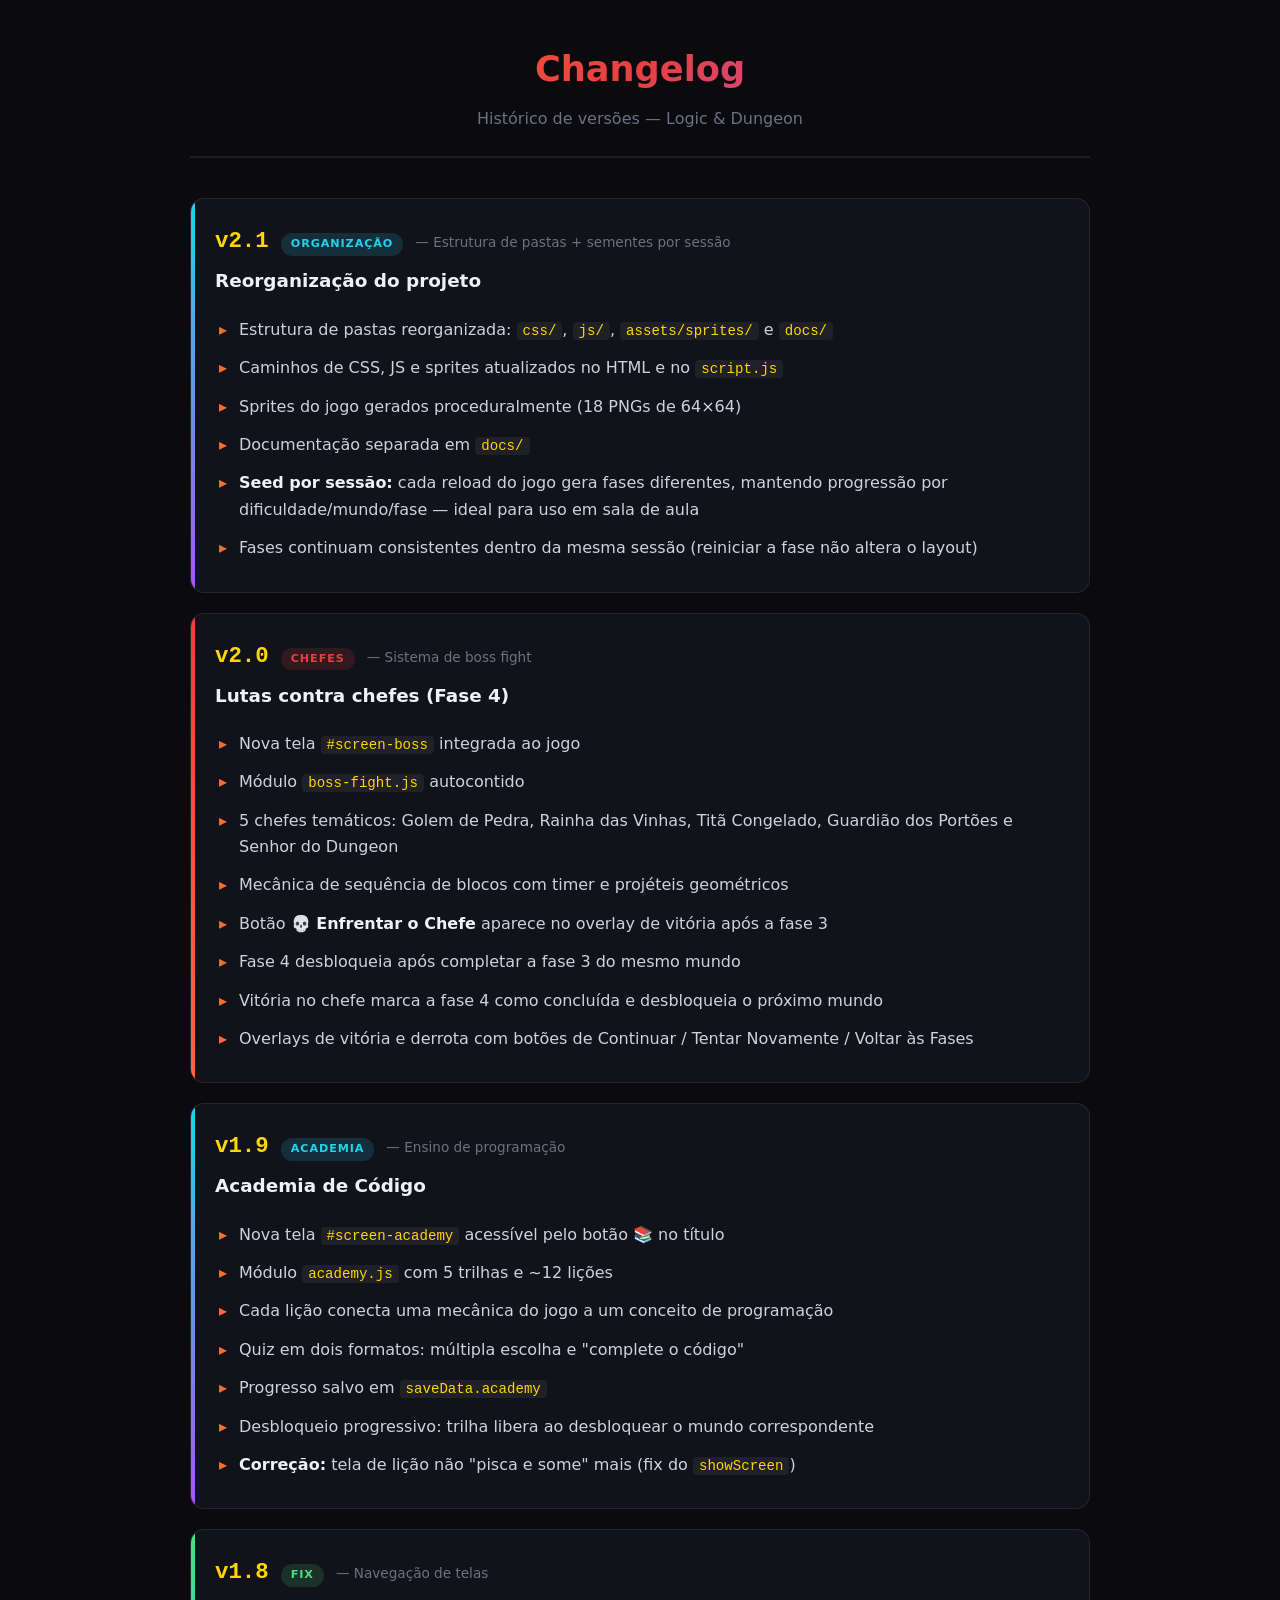
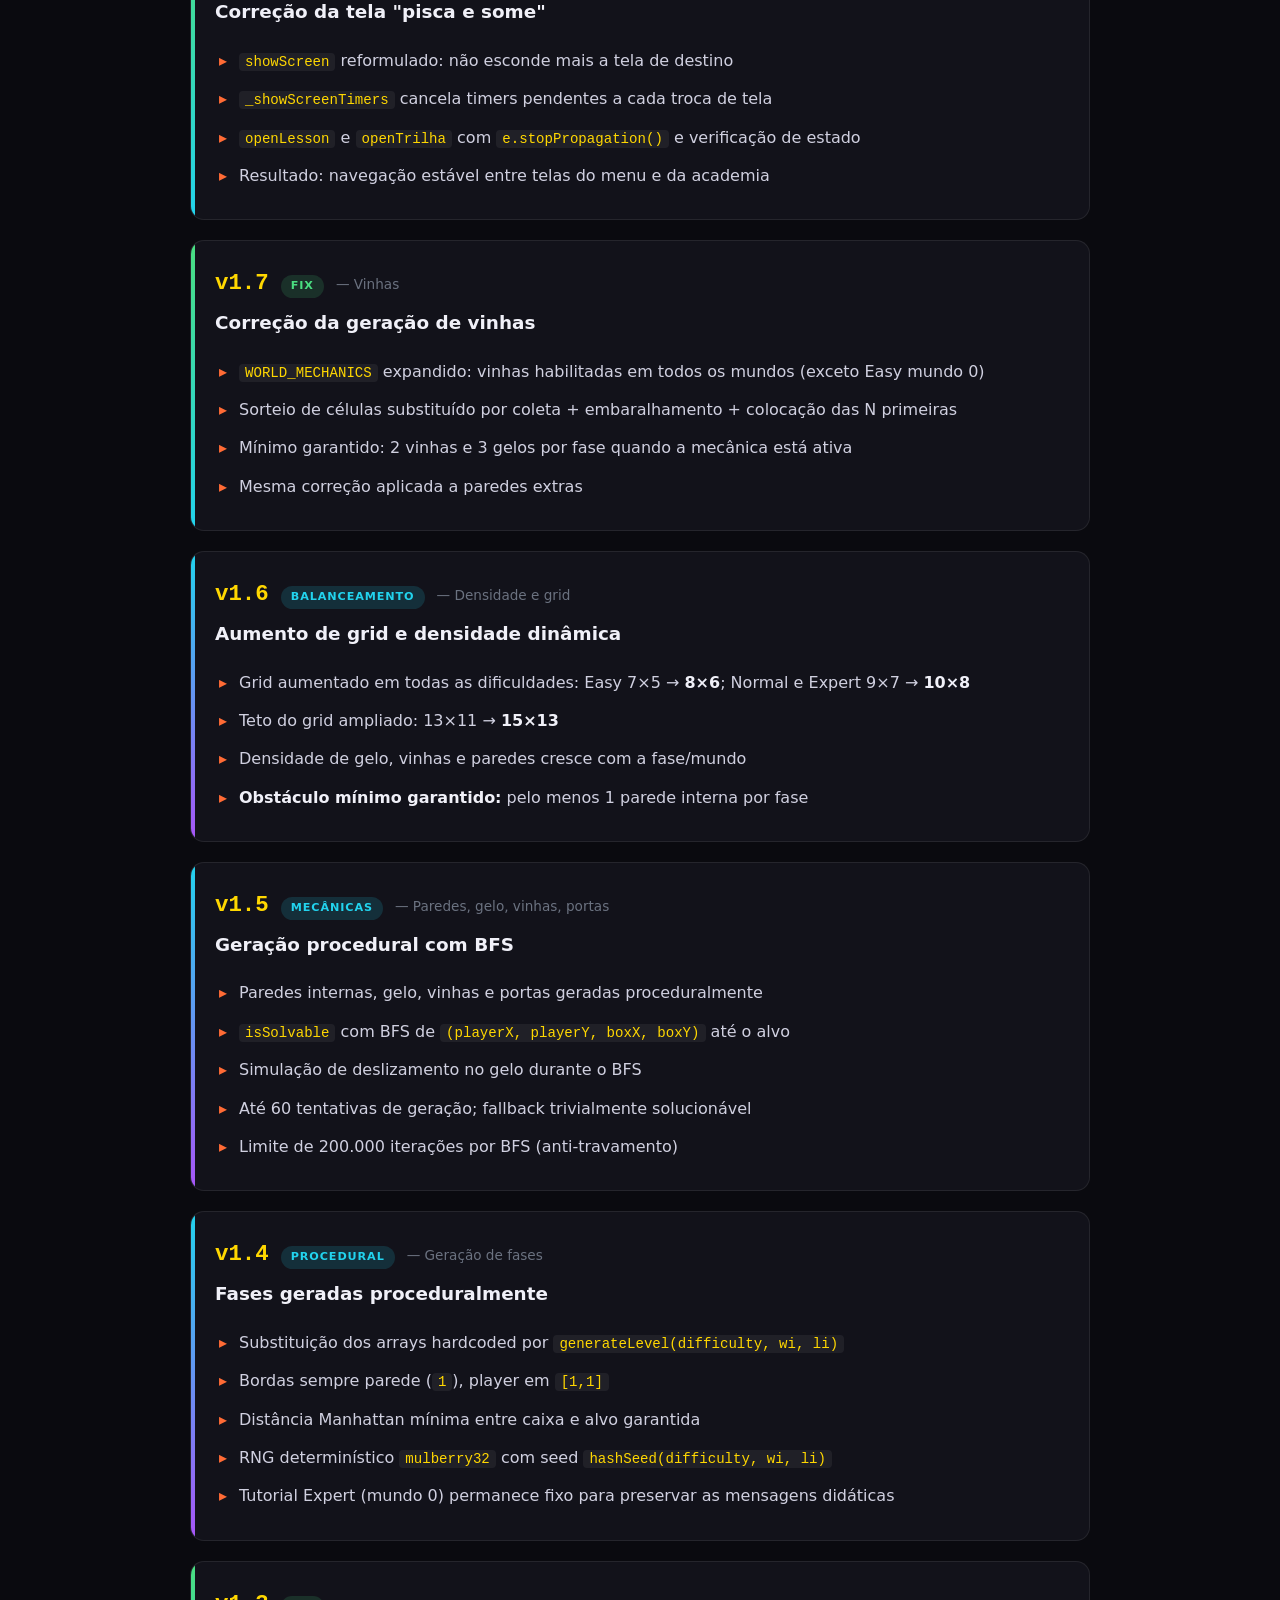
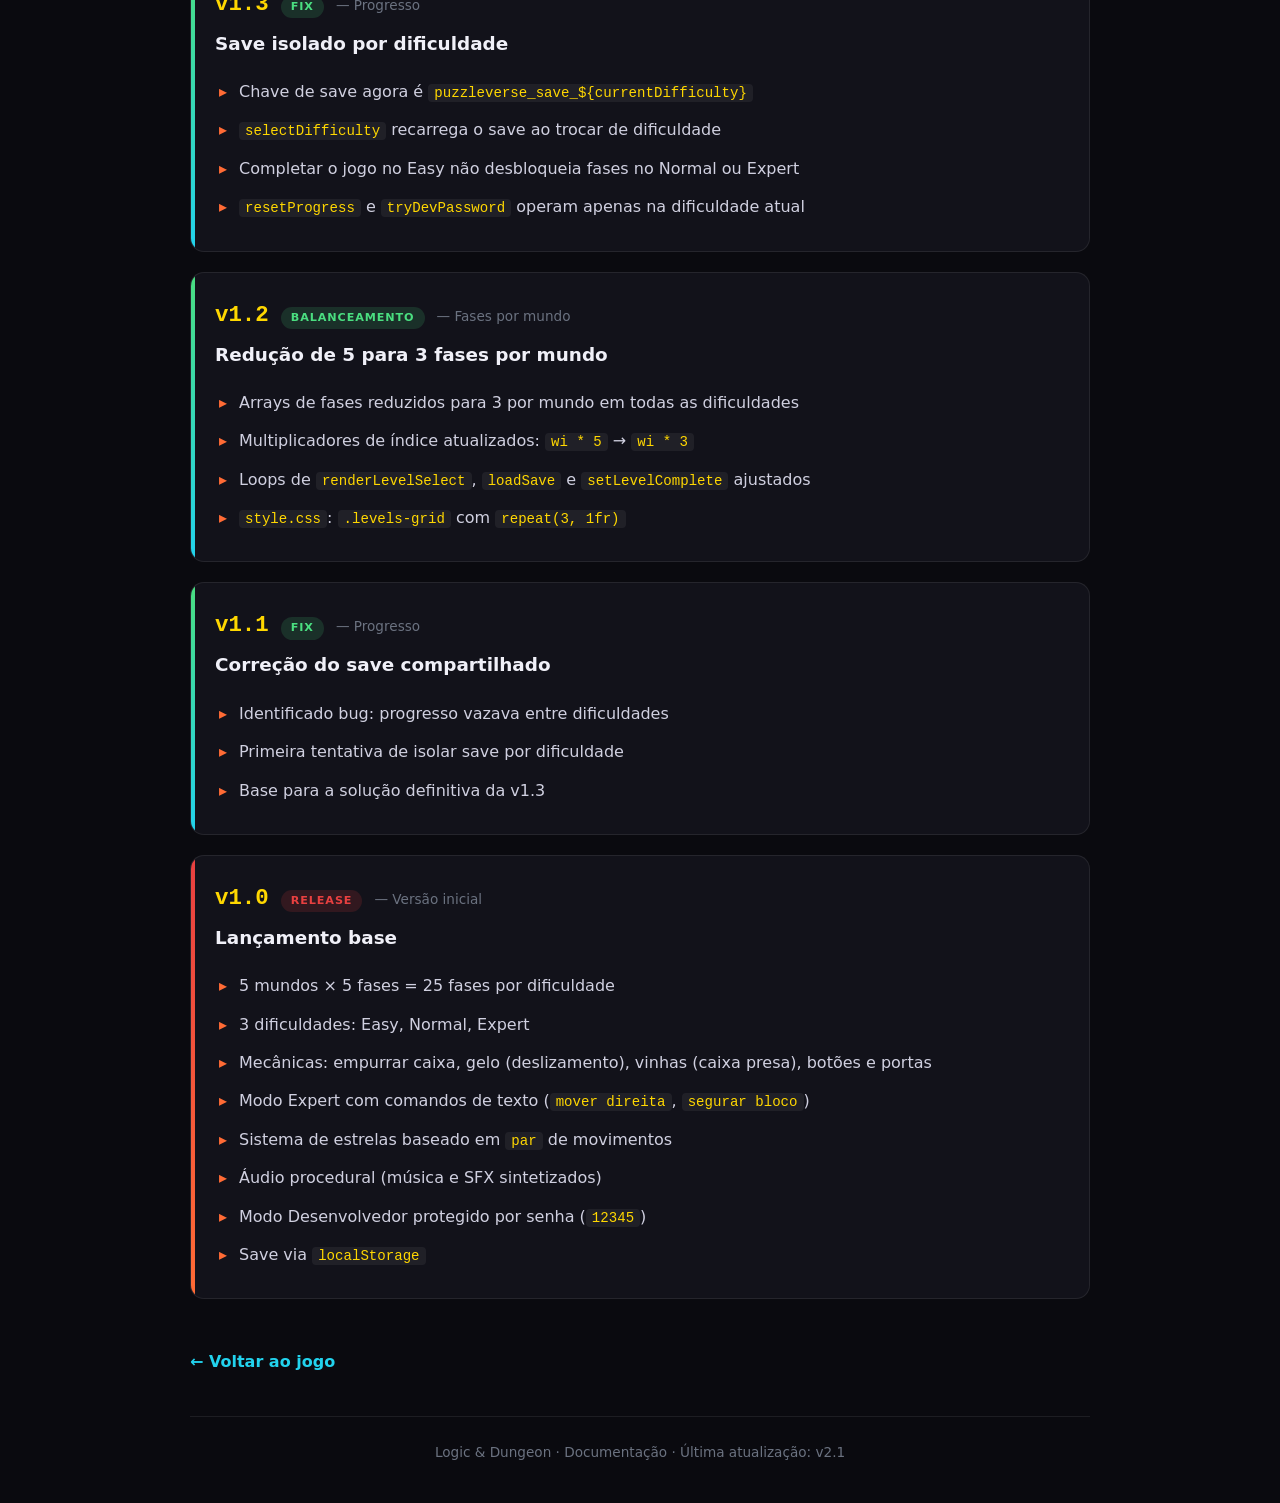
==== docs/CHANGELOG.html @ 1fc55874 "docs: v2.1 Organização — Estrutura de pastas + sementes por sessão" ====
<!DOCTYPE html>
<html lang="pt-BR">
<head>
<meta charset="UTF-8">
<meta name="viewport" content="width=device-width, initial-scale=1.0">
<title>Changelog — Logic & Dungeon</title>
<style>
  :root {
    --bg: #0a0a0f;
    --surface: #12121a;
    --surface2: #1a1a28;
    --accent: #e84040;
    --accent2: #ff6b35;
    --gold: #ffd700;
    --green: #4ade80;
    --cyan: #22d3ee;
    --purple: #a855f7;
    --text: #f0f0f8;
    --muted: #6b7280;
    --border: rgba(255,255,255,0.08);
  }
  * { margin: 0; padding: 0; box-sizing: border-box; }
  body {
    font-family: 'Segoe UI', system-ui, -apple-system, sans-serif;
    background: var(--bg);
    color: var(--text);
    line-height: 1.65;
    padding: 40px 20px;
  }
  .container {
    max-width: 900px;
    margin: 0 auto;
  }
  header {
    text-align: center;
    margin-bottom: 40px;
    padding-bottom: 24px;
    border-bottom: 2px solid var(--border);
  }
  h1 {
    font-size: 2.2rem;
    font-weight: 800;
    background: linear-gradient(135deg, var(--accent2), var(--accent), var(--purple));
    -webkit-background-clip: text;
    -webkit-text-fill-color: transparent;
    background-clip: text;
    margin-bottom: 8px;
  }
  .subtitle {
    color: var(--muted);
    font-size: 1rem;
  }
  .version {
    background: var(--surface);
    border: 1px solid var(--border);
    border-radius: 14px;
    padding: 24px;
    margin-bottom: 20px;
    position: relative;
    overflow: hidden;
  }
  .version::before {
    content: '';
    position: absolute;
    left: 0; top: 0; bottom: 0;
    width: 4px;
    background: var(--accent);
  }
  .version.major::before   { background: linear-gradient(180deg, var(--accent), var(--accent2)); }
  .version.minor::before   { background: linear-gradient(180deg, var(--cyan), var(--purple)); }
  .version.patch::before   { background: linear-gradient(180deg, var(--green), var(--cyan)); }
  .version-header {
    display: flex;
    align-items: baseline;
    gap: 12px;
    margin-bottom: 6px;
    flex-wrap: wrap;
  }
  .version-number {
    font-family: 'Consolas', monospace;
    font-size: 1.4rem;
    font-weight: 700;
    color: var(--gold);
  }
  .version-date {
    color: var(--muted);
    font-size: 0.85rem;
  }
  .version-tag {
    padding: 2px 10px;
    border-radius: 20px;
    font-size: 0.7rem;
    font-weight: 700;
    text-transform: uppercase;
    letter-spacing: 0.08em;
  }
  .version-tag.major   { background: rgba(232,64,64,0.15);  color: var(--accent); }
  .version-tag.minor   { background: rgba(34,211,238,0.15); color: var(--cyan); }
  .version-tag.patch   { background: rgba(74,222,128,0.15); color: var(--green); }
  .version h2 {
    font-size: 1.15rem;
    color: var(--text);
    margin-bottom: 14px;
    font-weight: 600;
  }
  .version ul {
    list-style: none;
    padding-left: 0;
  }
  .version li {
    padding: 6px 0 6px 24px;
    position: relative;
    color: #d0d0e0;
  }
  .version li::before {
    content: '▸';
    position: absolute;
    left: 4px;
    color: var(--accent2);
    font-weight: 700;
  }
  .version li b { color: var(--text); }
  .version li code {
    background: rgba(255,255,255,0.06);
    padding: 1px 6px;
    border-radius: 4px;
    font-family: 'Consolas', monospace;
    font-size: 0.88em;
    color: var(--gold);
  }
  .back-link {
    display: inline-block;
    margin-top: 30px;
    color: var(--cyan);
    text-decoration: none;
    font-weight: 600;
    transition: color 0.2s;
  }
  .back-link:hover { color: var(--gold); }
  .footer {
    text-align: center;
    color: var(--muted);
    font-size: 0.85rem;
    margin-top: 40px;
    padding-top: 24px;
    border-top: 1px solid var(--border);
  }
</style>
</head>
<body>
<div class="container">

  <header>
    <h1>Changelog</h1>
    <p class="subtitle">Histórico de versões — Logic &amp; Dungeon</p>
  </header>

  <!-- ===================== v2.1 ===================== -->
  <div class="version minor">
    <div class="version-header">
      <span class="version-number">v2.1</span>
      <span class="version-tag minor">Organização</span>
      <span class="version-date">— Estrutura de pastas + sementes por sessão</span>
    </div>
    <h2>Reorganização do projeto</h2>
    <ul>
      <li>Estrutura de pastas reorganizada: <code>css/</code>, <code>js/</code>, <code>assets/sprites/</code> e <code>docs/</code></li>
      <li>Caminhos de CSS, JS e sprites atualizados no HTML e no <code>script.js</code></li>
      <li>Sprites do jogo gerados proceduralmente (18 PNGs de 64×64)</li>
      <li>Documentação separada em <code>docs/</code></li>
      <li><b>Seed por sessão:</b> cada reload do jogo gera fases diferentes, mantendo progressão por dificuldade/mundo/fase — ideal para uso em sala de aula</li>
      <li>Fases continuam consistentes dentro da mesma sessão (reiniciar a fase não altera o layout)</li>
    </ul>
  </div>

  <!-- ===================== v2.0 ===================== -->
  <div class="version major">
    <div class="version-header">
      <span class="version-number">v2.0</span>
      <span class="version-tag major">Chefes</span>
      <span class="version-date">— Sistema de boss fight</span>
    </div>
    <h2>Lutas contra chefes (Fase 4)</h2>
    <ul>
      <li>Nova tela <code>#screen-boss</code> integrada ao jogo</li>
      <li>Módulo <code>boss-fight.js</code> autocontido</li>
      <li>5 chefes temáticos: Golem de Pedra, Rainha das Vinhas, Titã Congelado, Guardião dos Portões e Senhor do Dungeon</li>
      <li>Mecânica de sequência de blocos com timer e projéteis geométricos</li>
      <li>Botão <b>💀 Enfrentar o Chefe</b> aparece no overlay de vitória após a fase 3</li>
      <li>Fase 4 desbloqueia após completar a fase 3 do mesmo mundo</li>
      <li>Vitória no chefe marca a fase 4 como concluída e desbloqueia o próximo mundo</li>
      <li>Overlays de vitória e derrota com botões de Continuar / Tentar Novamente / Voltar às Fases</li>
    </ul>
  </div>

  <!-- ===================== v1.9 ===================== -->
  <div class="version minor">
    <div class="version-header">
      <span class="version-number">v1.9</span>
      <span class="version-tag minor">Academia</span>
      <span class="version-date">— Ensino de programação</span>
    </div>
    <h2>Academia de Código</h2>
    <ul>
      <li>Nova tela <code>#screen-academy</code> acessível pelo botão 📚 no título</li>
      <li>Módulo <code>academy.js</code> com 5 trilhas e ~12 lições</li>
      <li>Cada lição conecta uma mecânica do jogo a um conceito de programação</li>
      <li>Quiz em dois formatos: múltipla escolha e "complete o código"</li>
      <li>Progresso salvo em <code>saveData.academy</code></li>
      <li>Desbloqueio progressivo: trilha libera ao desbloquear o mundo correspondente</li>
      <li><b>Correção:</b> tela de lição não "pisca e some" mais (fix do <code>showScreen</code>)</li>
    </ul>
  </div>

  <!-- ===================== v1.8 ===================== -->
  <div class="version patch">
    <div class="version-header">
      <span class="version-number">v1.8</span>
      <span class="version-tag patch">Fix</span>
      <span class="version-date">— Navegação de telas</span>
    </div>
    <h2>Correção da tela "pisca e some"</h2>
    <ul>
      <li><code>showScreen</code> reformulado: não esconde mais a tela de destino</li>
      <li><code>_showScreenTimers</code> cancela timers pendentes a cada troca de tela</li>
      <li><code>openLesson</code> e <code>openTrilha</code> com <code>e.stopPropagation()</code> e verificação de estado</li>
      <li>Resultado: navegação estável entre telas do menu e da academia</li>
    </ul>
  </div>

  <!-- ===================== v1.7 ===================== -->
  <div class="version patch">
    <div class="version-header">
      <span class="version-number">v1.7</span>
      <span class="version-tag patch">Fix</span>
      <span class="version-date">— Vinhas</span>
    </div>
    <h2>Correção da geração de vinhas</h2>
    <ul>
      <li><code>WORLD_MECHANICS</code> expandido: vinhas habilitadas em todos os mundos (exceto Easy mundo 0)</li>
      <li>Sorteio de células substituído por coleta + embaralhamento + colocação das N primeiras</li>
      <li>Mínimo garantido: 2 vinhas e 3 gelos por fase quando a mecânica está ativa</li>
      <li>Mesma correção aplicada a paredes extras</li>
    </ul>
  </div>

  <!-- ===================== v1.6 ===================== -->
  <div class="version minor">
    <div class="version-header">
      <span class="version-number">v1.6</span>
      <span class="version-tag minor">Balanceamento</span>
      <span class="version-date">— Densidade e grid</span>
    </div>
    <h2>Aumento de grid e densidade dinâmica</h2>
    <ul>
      <li>Grid aumentado em todas as dificuldades: Easy 7×5 → <b>8×6</b>; Normal e Expert 9×7 → <b>10×8</b></li>
      <li>Teto do grid ampliado: 13×11 → <b>15×13</b></li>
      <li>Densidade de gelo, vinhas e paredes cresce com a fase/mundo</li>
      <li><b>Obstáculo mínimo garantido:</b> pelo menos 1 parede interna por fase</li>
    </ul>
  </div>

  <!-- ===================== v1.5 ===================== -->
  <div class="version minor">
    <div class="version-header">
      <span class="version-number">v1.5</span>
      <span class="version-tag minor">Mecânicas</span>
      <span class="version-date">— Paredes, gelo, vinhas, portas</span>
    </div>
    <h2>Geração procedural com BFS</h2>
    <ul>
      <li>Paredes internas, gelo, vinhas e portas geradas proceduralmente</li>
      <li><code>isSolvable</code> com BFS de <code>(playerX, playerY, boxX, boxY)</code> até o alvo</li>
      <li>Simulação de deslizamento no gelo durante o BFS</li>
      <li>Até 60 tentativas de geração; fallback trivialmente solucionável</li>
      <li>Limite de 200.000 iterações por BFS (anti-travamento)</li>
    </ul>
  </div>

  <!-- ===================== v1.4 ===================== -->
  <div class="version minor">
    <div class="version-header">
      <span class="version-number">v1.4</span>
      <span class="version-tag minor">Procedural</span>
      <span class="version-date">— Geração de fases</span>
    </div>
    <h2>Fases geradas proceduralmente</h2>
    <ul>
      <li>Substituição dos arrays hardcoded por <code>generateLevel(difficulty, wi, li)</code></li>
      <li>Bordas sempre parede (<code>1</code>), player em <code>[1,1]</code></li>
      <li>Distância Manhattan mínima entre caixa e alvo garantida</li>
      <li>RNG determinístico <code>mulberry32</code> com seed <code>hashSeed(difficulty, wi, li)</code></li>
      <li>Tutorial Expert (mundo 0) permanece fixo para preservar as mensagens didáticas</li>
    </ul>
  </div>

  <!-- ===================== v1.3 ===================== -->
  <div class="version patch">
    <div class="version-header">
      <span class="version-number">v1.3</span>
      <span class="version-tag patch">Fix</span>
      <span class="version-date">— Progresso</span>
    </div>
    <h2>Save isolado por dificuldade</h2>
    <ul>
      <li>Chave de save agora é <code>puzzleverse_save_${currentDifficulty}</code></li>
      <li><code>selectDifficulty</code> recarrega o save ao trocar de dificuldade</li>
      <li>Completar o jogo no Easy não desbloqueia fases no Normal ou Expert</li>
      <li><code>resetProgress</code> e <code>tryDevPassword</code> operam apenas na dificuldade atual</li>
    </ul>
  </div>

  <!-- ===================== v1.2 ===================== -->
  <div class="version patch">
    <div class="version-header">
      <span class="version-number">v1.2</span>
      <span class="version-tag patch">Balanceamento</span>
      <span class="version-date">— Fases por mundo</span>
    </div>
    <h2>Redução de 5 para 3 fases por mundo</h2>
    <ul>
      <li>Arrays de fases reduzidos para 3 por mundo em todas as dificuldades</li>
      <li>Multiplicadores de índice atualizados: <code>wi * 5</code> → <code>wi * 3</code></li>
      <li>Loops de <code>renderLevelSelect</code>, <code>loadSave</code> e <code>setLevelComplete</code> ajustados</li>
      <li><code>style.css</code>: <code>.levels-grid</code> com <code>repeat(3, 1fr)</code></li>
    </ul>
  </div>

  <!-- ===================== v1.1 ===================== -->
  <div class="version patch">
    <div class="version-header">
      <span class="version-number">v1.1</span>
      <span class="version-tag patch">Fix</span>
      <span class="version-date">— Progresso</span>
    </div>
    <h2>Correção do save compartilhado</h2>
    <ul>
      <li>Identificado bug: progresso vazava entre dificuldades</li>
      <li>Primeira tentativa de isolar save por dificuldade</li>
      <li>Base para a solução definitiva da v1.3</li>
    </ul>
  </div>

  <!-- ===================== v1.0 ===================== -->
  <div class="version major">
    <div class="version-header">
      <span class="version-number">v1.0</span>
      <span class="version-tag major">Release</span>
      <span class="version-date">— Versão inicial</span>
    </div>
    <h2>Lançamento base</h2>
    <ul>
      <li>5 mundos × 5 fases = 25 fases por dificuldade</li>
      <li>3 dificuldades: Easy, Normal, Expert</li>
      <li>Mecânicas: empurrar caixa, gelo (deslizamento), vinhas (caixa presa), botões e portas</li>
      <li>Modo Expert com comandos de texto (<code>mover direita</code>, <code>segurar bloco</code>)</li>
      <li>Sistema de estrelas baseado em <code>par</code> de movimentos</li>
      <li>Áudio procedural (música e SFX sintetizados)</li>
      <li>Modo Desenvolvedor protegido por senha (<code>12345</code>)</li>
      <li>Save via <code>localStorage</code></li>
    </ul>
  </div>

  <a href="../index.html" class="back-link">← Voltar ao jogo</a>

  <div class="footer">
    Logic &amp; Dungeon · Documentação · Última atualização: v2.1
  </div>

</div>
</body>
</html>
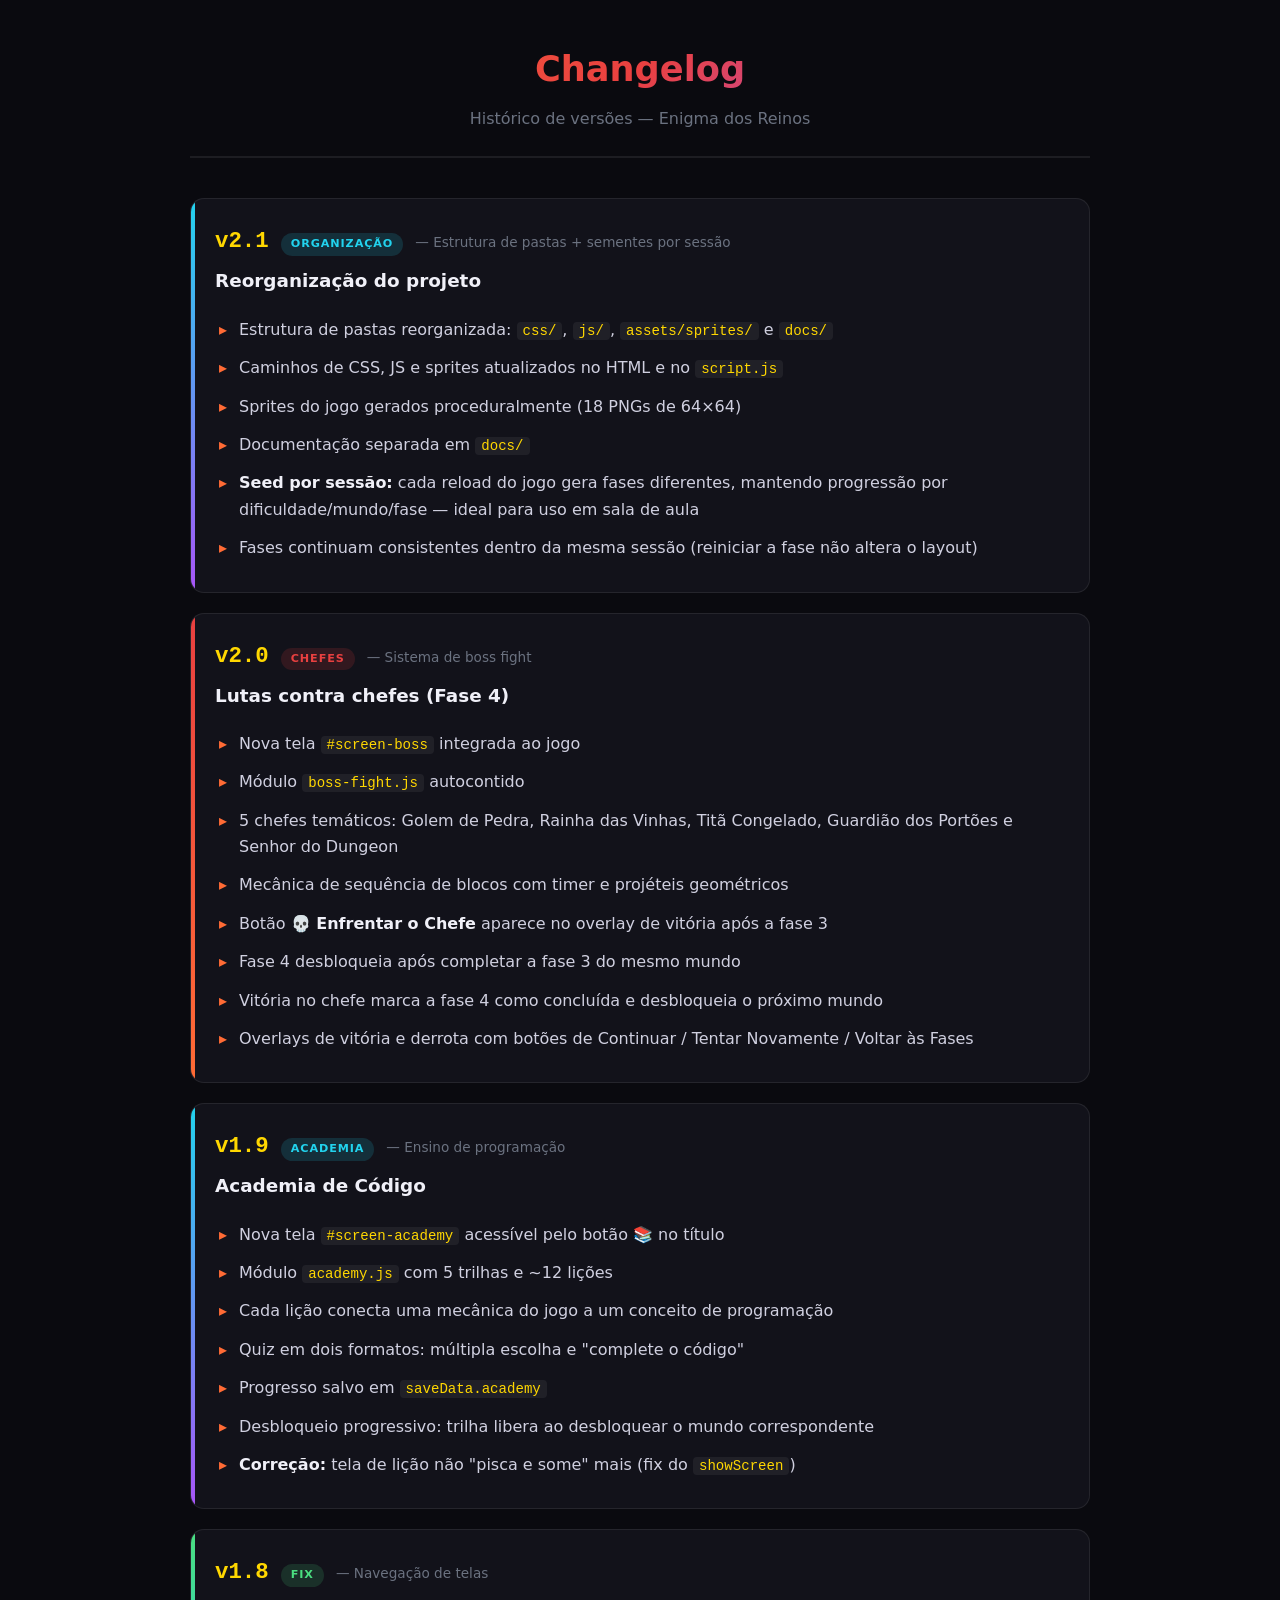
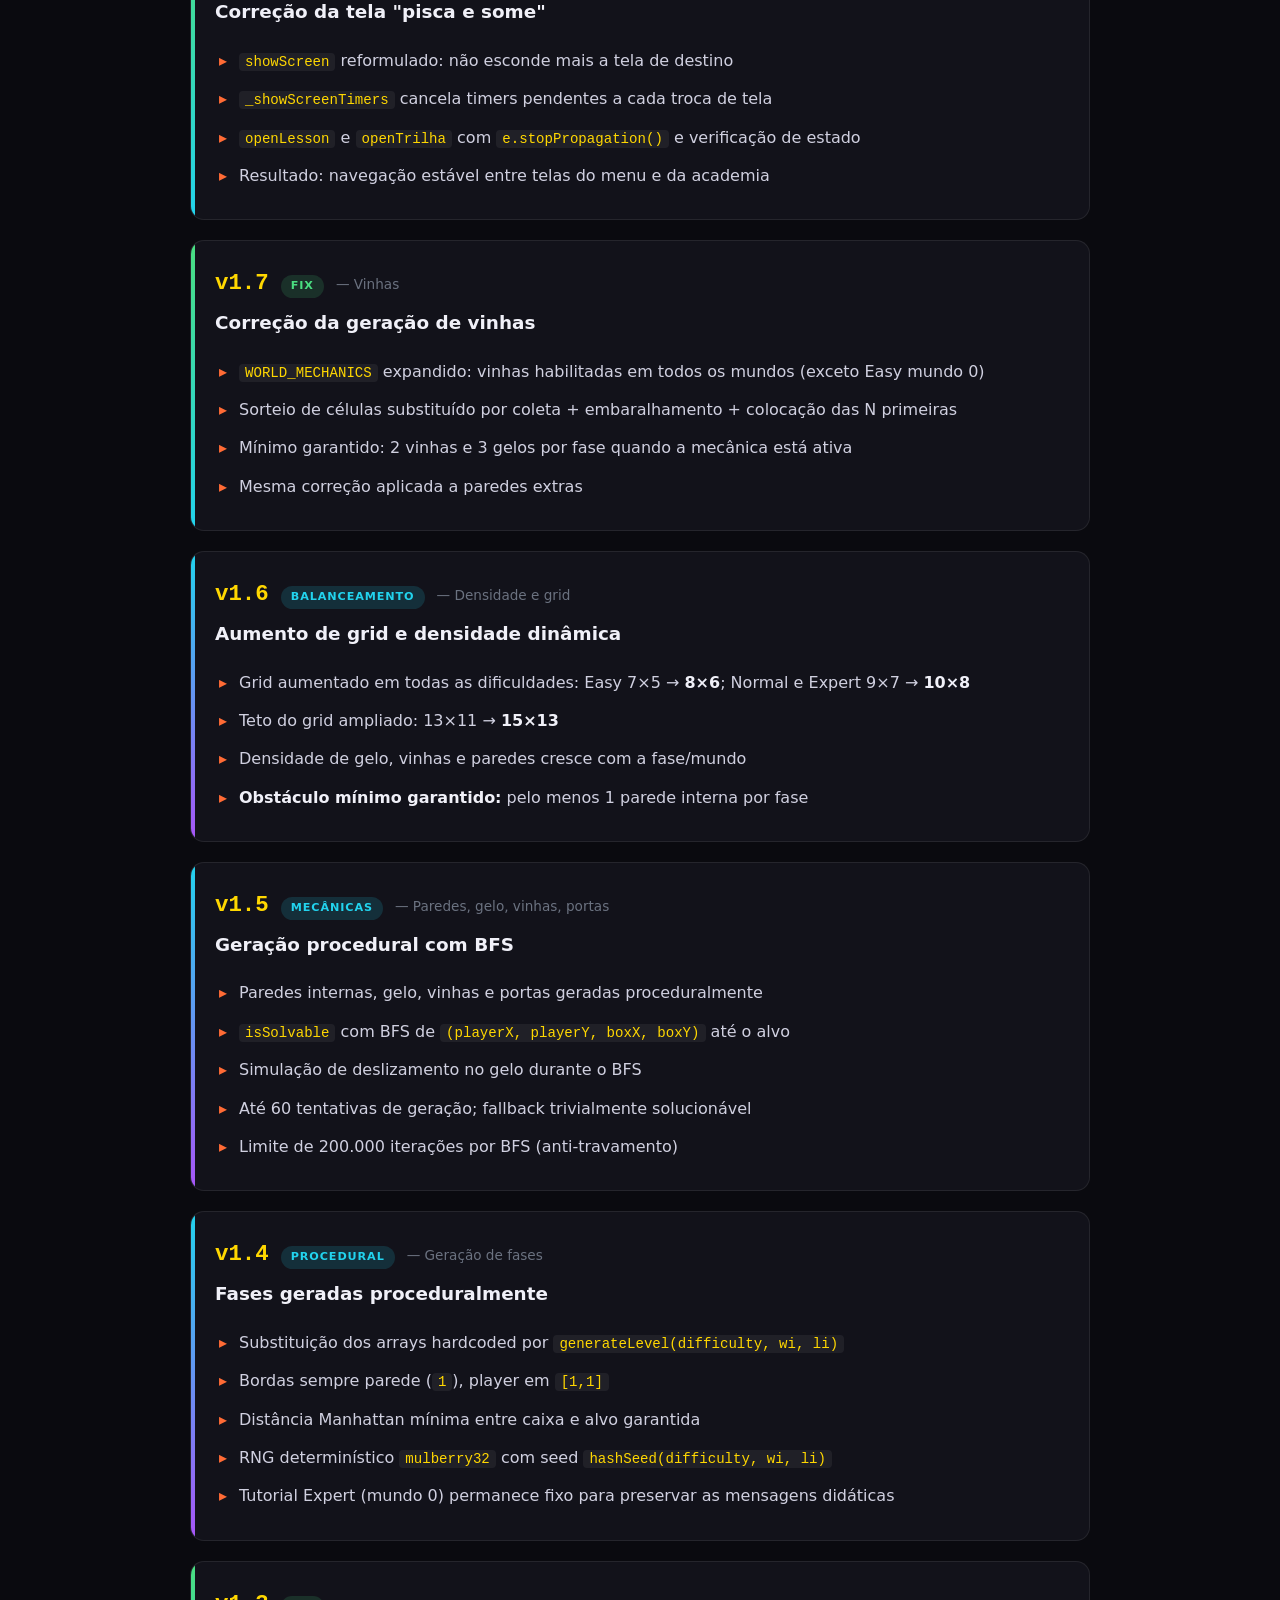
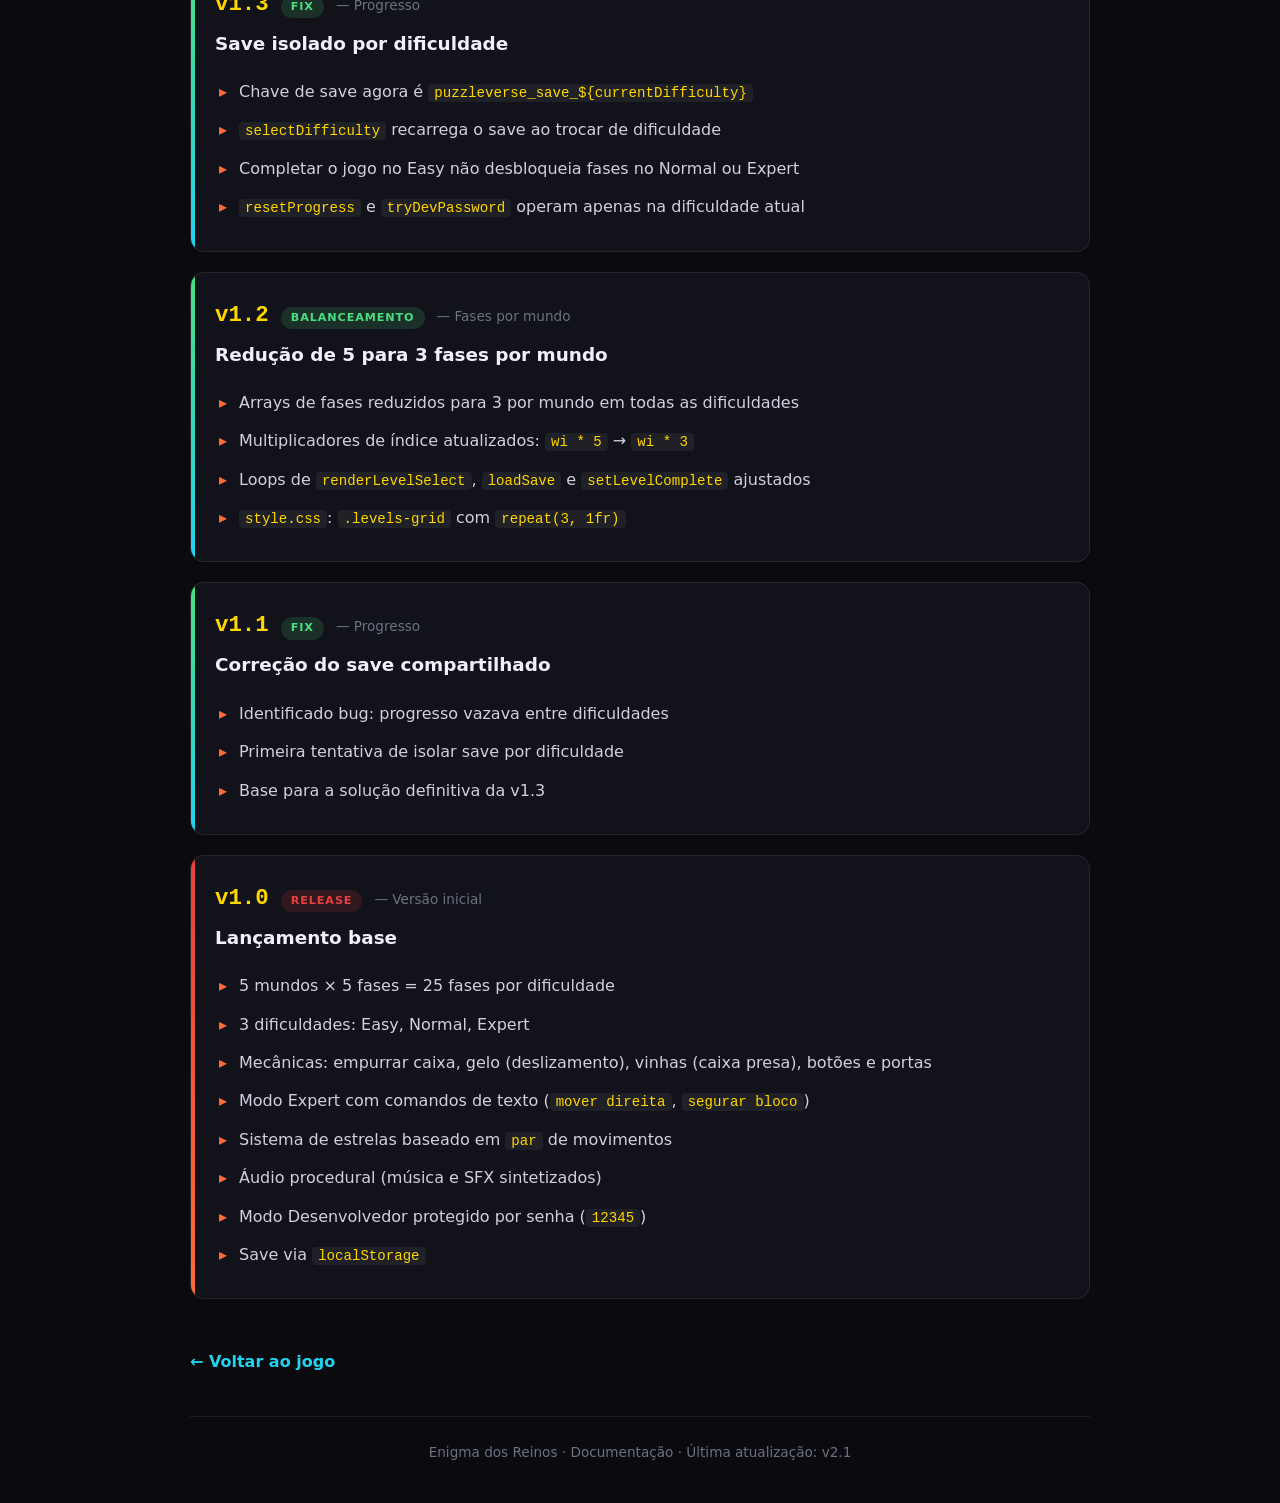
==== commit 0028303a: "fix: academy e sprites de boss. feat: botão de mutar jogo e fila de comandos no expert docs: readme " ====
--- a/docs/CHANGELOG.html
+++ b/docs/CHANGELOG.html
@@ -3,7 +3,7 @@
 <head>
 <meta charset="UTF-8">
 <meta name="viewport" content="width=device-width, initial-scale=1.0">
-<title>Changelog — Logic & Dungeon</title>
+<title>Changelog — Enigma dos Reinos</title>
 <style>
   :root {
     --bg: #0a0a0f;
@@ -152,7 +152,7 @@
 
   <header>
     <h1>Changelog</h1>
-    <p class="subtitle">Histórico de versões — Logic &amp; Dungeon</p>
+    <p class="subtitle">Histórico de versões — Enigma dos Reinos</p>
   </header>
 
   <!-- ===================== v2.1 ===================== -->
@@ -364,7 +364,7 @@
   <a href="../index.html" class="back-link">← Voltar ao jogo</a>
 
   <div class="footer">
-    Logic &amp; Dungeon · Documentação · Última atualização: v2.1
+    Enigma dos Reinos · Documentação · Última atualização: v2.1
   </div>
 
 </div>
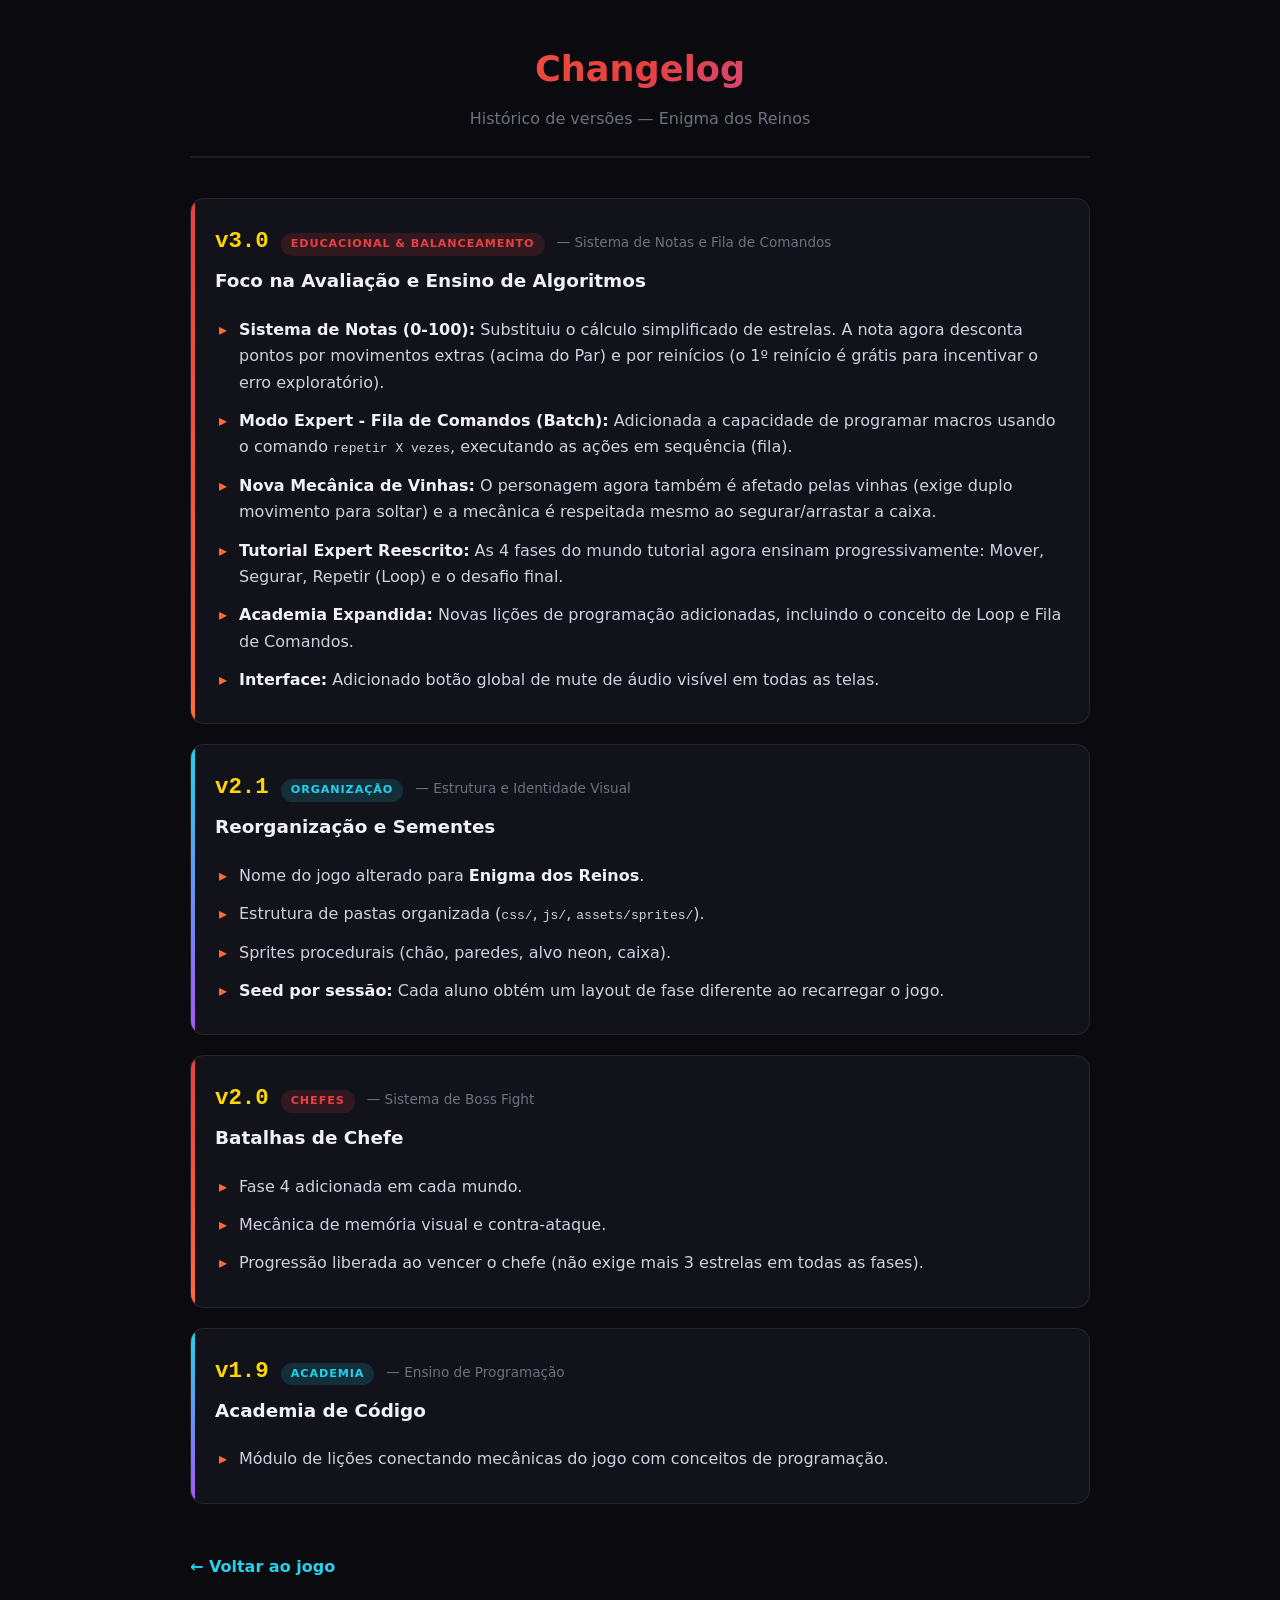
==== commit e5c1c1d3: "fix: modo expert, mundo tutorial, vinhas + personagens update: lições, sprite do target docs:changel" ====
--- a/docs/CHANGELOG.html
+++ b/docs/CHANGELOG.html
@@ -6,367 +6,107 @@
 <title>Changelog — Enigma dos Reinos</title>
 <style>
   :root {
-    --bg: #0a0a0f;
-    --surface: #12121a;
-    --surface2: #1a1a28;
-    --accent: #e84040;
-    --accent2: #ff6b35;
-    --gold: #ffd700;
-    --green: #4ade80;
-    --cyan: #22d3ee;
-    --purple: #a855f7;
-    --text: #f0f0f8;
-    --muted: #6b7280;
-    --border: rgba(255,255,255,0.08);
+    --bg: #0a0a0f; --surface: #12121a; --accent: #e84040; --accent2: #ff6b35;
+    --gold: #ffd700; --green: #4ade80; --cyan: #22d3ee; --purple: #a855f7;
+    --text: #f0f0f8; --muted: #6b7280; --border: rgba(255,255,255,0.08);
   }
   * { margin: 0; padding: 0; box-sizing: border-box; }
-  body {
-    font-family: 'Segoe UI', system-ui, -apple-system, sans-serif;
-    background: var(--bg);
-    color: var(--text);
-    line-height: 1.65;
-    padding: 40px 20px;
-  }
-  .container {
-    max-width: 900px;
-    margin: 0 auto;
-  }
-  header {
-    text-align: center;
-    margin-bottom: 40px;
-    padding-bottom: 24px;
-    border-bottom: 2px solid var(--border);
-  }
-  h1 {
-    font-size: 2.2rem;
-    font-weight: 800;
-    background: linear-gradient(135deg, var(--accent2), var(--accent), var(--purple));
-    -webkit-background-clip: text;
-    -webkit-text-fill-color: transparent;
-    background-clip: text;
-    margin-bottom: 8px;
-  }
-  .subtitle {
-    color: var(--muted);
-    font-size: 1rem;
-  }
-  .version {
-    background: var(--surface);
-    border: 1px solid var(--border);
-    border-radius: 14px;
-    padding: 24px;
-    margin-bottom: 20px;
-    position: relative;
-    overflow: hidden;
-  }
-  .version::before {
-    content: '';
-    position: absolute;
-    left: 0; top: 0; bottom: 0;
-    width: 4px;
-    background: var(--accent);
-  }
-  .version.major::before   { background: linear-gradient(180deg, var(--accent), var(--accent2)); }
-  .version.minor::before   { background: linear-gradient(180deg, var(--cyan), var(--purple)); }
-  .version.patch::before   { background: linear-gradient(180deg, var(--green), var(--cyan)); }
-  .version-header {
-    display: flex;
-    align-items: baseline;
-    gap: 12px;
-    margin-bottom: 6px;
-    flex-wrap: wrap;
-  }
-  .version-number {
-    font-family: 'Consolas', monospace;
-    font-size: 1.4rem;
-    font-weight: 700;
-    color: var(--gold);
-  }
-  .version-date {
-    color: var(--muted);
-    font-size: 0.85rem;
-  }
-  .version-tag {
-    padding: 2px 10px;
-    border-radius: 20px;
-    font-size: 0.7rem;
-    font-weight: 700;
-    text-transform: uppercase;
-    letter-spacing: 0.08em;
-  }
-  .version-tag.major   { background: rgba(232,64,64,0.15);  color: var(--accent); }
-  .version-tag.minor   { background: rgba(34,211,238,0.15); color: var(--cyan); }
-  .version-tag.patch   { background: rgba(74,222,128,0.15); color: var(--green); }
-  .version h2 {
-    font-size: 1.15rem;
-    color: var(--text);
-    margin-bottom: 14px;
-    font-weight: 600;
-  }
-  .version ul {
-    list-style: none;
-    padding-left: 0;
-  }
-  .version li {
-    padding: 6px 0 6px 24px;
-    position: relative;
-    color: #d0d0e0;
-  }
-  .version li::before {
-    content: '▸';
-    position: absolute;
-    left: 4px;
-    color: var(--accent2);
-    font-weight: 700;
-  }
+  body { font-family: system-ui, sans-serif; background: var(--bg); color: var(--text); line-height: 1.65; padding: 40px 20px; }
+  .container { max-width: 900px; margin: 0 auto; }
+  header { text-align: center; margin-bottom: 40px; padding-bottom: 24px; border-bottom: 2px solid var(--border); }
+  h1 { font-size: 2.2rem; font-weight: 800; background: linear-gradient(135deg, var(--accent2), var(--accent), var(--purple)); -webkit-background-clip: text; -webkit-text-fill-color: transparent; margin-bottom: 8px; }
+  .subtitle { color: var(--muted); font-size: 1rem; }
+  .version { background: var(--surface); border: 1px solid var(--border); border-radius: 14px; padding: 24px; margin-bottom: 20px; position: relative; overflow: hidden; }
+  .version::before { content: ''; position: absolute; left: 0; top: 0; bottom: 0; width: 4px; background: var(--accent); }
+  .version.major::before { background: linear-gradient(180deg, var(--accent), var(--accent2)); }
+  .version.minor::before { background: linear-gradient(180deg, var(--cyan), var(--purple)); }
+  .version.patch::before { background: linear-gradient(180deg, var(--green), var(--cyan)); }
+  .version-header { display: flex; align-items: baseline; gap: 12px; margin-bottom: 6px; flex-wrap: wrap; }
+  .version-number { font-family: monospace; font-size: 1.4rem; font-weight: 700; color: var(--gold); }
+  .version-date { color: var(--muted); font-size: 0.85rem; }
+  .version-tag { padding: 2px 10px; border-radius: 20px; font-size: 0.7rem; font-weight: 700; text-transform: uppercase; letter-spacing: 0.08em; }
+  .version-tag.major { background: rgba(232,64,64,0.15); color: var(--accent); }
+  .version-tag.minor { background: rgba(34,211,238,0.15); color: var(--cyan); }
+  .version-tag.patch { background: rgba(74,222,128,0.15); color: var(--green); }
+  .version h2 { font-size: 1.15rem; color: var(--text); margin-bottom: 14px; font-weight: 600; }
+  .version ul { list-style: none; padding-left: 0; }
+  .version li { padding: 6px 0 6px 24px; position: relative; color: #d0d0e0; }
+  .version li::before { content: '▸'; position: absolute; left: 4px; color: var(--accent2); font-weight: 700; }
   .version li b { color: var(--text); }
-  .version li code {
-    background: rgba(255,255,255,0.06);
-    padding: 1px 6px;
-    border-radius: 4px;
-    font-family: 'Consolas', monospace;
-    font-size: 0.88em;
-    color: var(--gold);
-  }
-  .back-link {
-    display: inline-block;
-    margin-top: 30px;
-    color: var(--cyan);
-    text-decoration: none;
-    font-weight: 600;
-    transition: color 0.2s;
-  }
+  .back-link { display: inline-block; margin-top: 30px; color: var(--cyan); text-decoration: none; font-weight: 600; }
   .back-link:hover { color: var(--gold); }
-  .footer {
-    text-align: center;
-    color: var(--muted);
-    font-size: 0.85rem;
-    margin-top: 40px;
-    padding-top: 24px;
-    border-top: 1px solid var(--border);
-  }
 </style>
 </head>
 <body>
 <div class="container">
-
   <header>
     <h1>Changelog</h1>
     <p class="subtitle">Histórico de versões — Enigma dos Reinos</p>
   </header>
 
-  <!-- ===================== v2.1 ===================== -->
+  <!-- v3.0 -->
+  <div class="version major">
+    <div class="version-header">
+      <span class="version-number">v3.0</span>
+      <span class="version-tag major">Educacional & Balanceamento</span>
+      <span class="version-date">— Sistema de Notas e Fila de Comandos</span>
+    </div>
+    <h2>Foco na Avaliação e Ensino de Algoritmos</h2>
+    <ul>
+      <li><b>Sistema de Notas (0-100):</b> Substituiu o cálculo simplificado de estrelas. A nota agora desconta pontos por movimentos extras (acima do Par) e por reinícios (o 1º reinício é grátis para incentivar o erro exploratório).</li>
+      <li><b>Modo Expert - Fila de Comandos (Batch):</b> Adicionada a capacidade de programar macros usando o comando <code>repetir X vezes</code>, executando as ações em sequência (fila).</li>
+      <li><b>Nova Mecânica de Vinhas:</b> O personagem agora também é afetado pelas vinhas (exige duplo movimento para soltar) e a mecânica é respeitada mesmo ao segurar/arrastar a caixa.</li>
+      <li><b>Tutorial Expert Reescrito:</b> As 4 fases do mundo tutorial agora ensinam progressivamente: Mover, Segurar, Repetir (Loop) e o desafio final.</li>
+      <li><b>Academia Expandida:</b> Novas lições de programação adicionadas, incluindo o conceito de Loop e Fila de Comandos.</li>
+      <li><b>Interface:</b> Adicionado botão global de mute de áudio visível em todas as telas.</li>
+    </ul>
+  </div>
+
+  <!-- v2.1 -->
   <div class="version minor">
     <div class="version-header">
       <span class="version-number">v2.1</span>
       <span class="version-tag minor">Organização</span>
-      <span class="version-date">— Estrutura de pastas + sementes por sessão</span>
+      <span class="version-date">— Estrutura e Identidade Visual</span>
     </div>
-    <h2>Reorganização do projeto</h2>
+    <h2>Reorganização e Sementes</h2>
     <ul>
-      <li>Estrutura de pastas reorganizada: <code>css/</code>, <code>js/</code>, <code>assets/sprites/</code> e <code>docs/</code></li>
-      <li>Caminhos de CSS, JS e sprites atualizados no HTML e no <code>script.js</code></li>
-      <li>Sprites do jogo gerados proceduralmente (18 PNGs de 64×64)</li>
-      <li>Documentação separada em <code>docs/</code></li>
-      <li><b>Seed por sessão:</b> cada reload do jogo gera fases diferentes, mantendo progressão por dificuldade/mundo/fase — ideal para uso em sala de aula</li>
-      <li>Fases continuam consistentes dentro da mesma sessão (reiniciar a fase não altera o layout)</li>
+      <li>Nome do jogo alterado para <b>Enigma dos Reinos</b>.</li>
+      <li>Estrutura de pastas organizada (<code>css/</code>, <code>js/</code>, <code>assets/sprites/</code>).</li>
+      <li>Sprites procedurais (chão, paredes, alvo neon, caixa).</li>
+      <li><b>Seed por sessão:</b> Cada aluno obtém um layout de fase diferente ao recarregar o jogo.</li>
     </ul>
   </div>
 
-  <!-- ===================== v2.0 ===================== -->
+  <!-- v2.0 -->
   <div class="version major">
     <div class="version-header">
       <span class="version-number">v2.0</span>
       <span class="version-tag major">Chefes</span>
-      <span class="version-date">— Sistema de boss fight</span>
+      <span class="version-date">— Sistema de Boss Fight</span>
     </div>
-    <h2>Lutas contra chefes (Fase 4)</h2>
+    <h2>Batalhas de Chefe</h2>
     <ul>
-      <li>Nova tela <code>#screen-boss</code> integrada ao jogo</li>
-      <li>Módulo <code>boss-fight.js</code> autocontido</li>
-      <li>5 chefes temáticos: Golem de Pedra, Rainha das Vinhas, Titã Congelado, Guardião dos Portões e Senhor do Dungeon</li>
-      <li>Mecânica de sequência de blocos com timer e projéteis geométricos</li>
-      <li>Botão <b>💀 Enfrentar o Chefe</b> aparece no overlay de vitória após a fase 3</li>
-      <li>Fase 4 desbloqueia após completar a fase 3 do mesmo mundo</li>
-      <li>Vitória no chefe marca a fase 4 como concluída e desbloqueia o próximo mundo</li>
-      <li>Overlays de vitória e derrota com botões de Continuar / Tentar Novamente / Voltar às Fases</li>
+      <li>Fase 4 adicionada em cada mundo.</li>
+      <li>Mecânica de memória visual e contra-ataque.</li>
+      <li>Progressão liberada ao vencer o chefe (não exige mais 3 estrelas em todas as fases).</li>
     </ul>
   </div>
 
-  <!-- ===================== v1.9 ===================== -->
+  <!-- v1.9 -->
   <div class="version minor">
     <div class="version-header">
       <span class="version-number">v1.9</span>
       <span class="version-tag minor">Academia</span>
-      <span class="version-date">— Ensino de programação</span>
+      <span class="version-date">— Ensino de Programação</span>
     </div>
     <h2>Academia de Código</h2>
     <ul>
-      <li>Nova tela <code>#screen-academy</code> acessível pelo botão 📚 no título</li>
-      <li>Módulo <code>academy.js</code> com 5 trilhas e ~12 lições</li>
-      <li>Cada lição conecta uma mecânica do jogo a um conceito de programação</li>
-      <li>Quiz em dois formatos: múltipla escolha e "complete o código"</li>
-      <li>Progresso salvo em <code>saveData.academy</code></li>
-      <li>Desbloqueio progressivo: trilha libera ao desbloquear o mundo correspondente</li>
-      <li><b>Correção:</b> tela de lição não "pisca e some" mais (fix do <code>showScreen</code>)</li>
+      <li>Módulo de lições conectando mecânicas do jogo com conceitos de programação.</li>
     </ul>
   </div>
-
-  <!-- ===================== v1.8 ===================== -->
-  <div class="version patch">
-    <div class="version-header">
-      <span class="version-number">v1.8</span>
-      <span class="version-tag patch">Fix</span>
-      <span class="version-date">— Navegação de telas</span>
-    </div>
-    <h2>Correção da tela "pisca e some"</h2>
-    <ul>
-      <li><code>showScreen</code> reformulado: não esconde mais a tela de destino</li>
-      <li><code>_showScreenTimers</code> cancela timers pendentes a cada troca de tela</li>
-      <li><code>openLesson</code> e <code>openTrilha</code> com <code>e.stopPropagation()</code> e verificação de estado</li>
-      <li>Resultado: navegação estável entre telas do menu e da academia</li>
-    </ul>
-  </div>
-
-  <!-- ===================== v1.7 ===================== -->
-  <div class="version patch">
-    <div class="version-header">
-      <span class="version-number">v1.7</span>
-      <span class="version-tag patch">Fix</span>
-      <span class="version-date">— Vinhas</span>
-    </div>
-    <h2>Correção da geração de vinhas</h2>
-    <ul>
-      <li><code>WORLD_MECHANICS</code> expandido: vinhas habilitadas em todos os mundos (exceto Easy mundo 0)</li>
-      <li>Sorteio de células substituído por coleta + embaralhamento + colocação das N primeiras</li>
-      <li>Mínimo garantido: 2 vinhas e 3 gelos por fase quando a mecânica está ativa</li>
-      <li>Mesma correção aplicada a paredes extras</li>
-    </ul>
-  </div>
-
-  <!-- ===================== v1.6 ===================== -->
-  <div class="version minor">
-    <div class="version-header">
-      <span class="version-number">v1.6</span>
-      <span class="version-tag minor">Balanceamento</span>
-      <span class="version-date">— Densidade e grid</span>
-    </div>
-    <h2>Aumento de grid e densidade dinâmica</h2>
-    <ul>
-      <li>Grid aumentado em todas as dificuldades: Easy 7×5 → <b>8×6</b>; Normal e Expert 9×7 → <b>10×8</b></li>
-      <li>Teto do grid ampliado: 13×11 → <b>15×13</b></li>
-      <li>Densidade de gelo, vinhas e paredes cresce com a fase/mundo</li>
-      <li><b>Obstáculo mínimo garantido:</b> pelo menos 1 parede interna por fase</li>
-    </ul>
-  </div>
-
-  <!-- ===================== v1.5 ===================== -->
-  <div class="version minor">
-    <div class="version-header">
-      <span class="version-number">v1.5</span>
-      <span class="version-tag minor">Mecânicas</span>
-      <span class="version-date">— Paredes, gelo, vinhas, portas</span>
-    </div>
-    <h2>Geração procedural com BFS</h2>
-    <ul>
-      <li>Paredes internas, gelo, vinhas e portas geradas proceduralmente</li>
-      <li><code>isSolvable</code> com BFS de <code>(playerX, playerY, boxX, boxY)</code> até o alvo</li>
-      <li>Simulação de deslizamento no gelo durante o BFS</li>
-      <li>Até 60 tentativas de geração; fallback trivialmente solucionável</li>
-      <li>Limite de 200.000 iterações por BFS (anti-travamento)</li>
-    </ul>
-  </div>
-
-  <!-- ===================== v1.4 ===================== -->
-  <div class="version minor">
-    <div class="version-header">
-      <span class="version-number">v1.4</span>
-      <span class="version-tag minor">Procedural</span>
-      <span class="version-date">— Geração de fases</span>
-    </div>
-    <h2>Fases geradas proceduralmente</h2>
-    <ul>
-      <li>Substituição dos arrays hardcoded por <code>generateLevel(difficulty, wi, li)</code></li>
-      <li>Bordas sempre parede (<code>1</code>), player em <code>[1,1]</code></li>
-      <li>Distância Manhattan mínima entre caixa e alvo garantida</li>
-      <li>RNG determinístico <code>mulberry32</code> com seed <code>hashSeed(difficulty, wi, li)</code></li>
-      <li>Tutorial Expert (mundo 0) permanece fixo para preservar as mensagens didáticas</li>
-    </ul>
-  </div>
-
-  <!-- ===================== v1.3 ===================== -->
-  <div class="version patch">
-    <div class="version-header">
-      <span class="version-number">v1.3</span>
-      <span class="version-tag patch">Fix</span>
-      <span class="version-date">— Progresso</span>
-    </div>
-    <h2>Save isolado por dificuldade</h2>
-    <ul>
-      <li>Chave de save agora é <code>puzzleverse_save_${currentDifficulty}</code></li>
-      <li><code>selectDifficulty</code> recarrega o save ao trocar de dificuldade</li>
-      <li>Completar o jogo no Easy não desbloqueia fases no Normal ou Expert</li>
-      <li><code>resetProgress</code> e <code>tryDevPassword</code> operam apenas na dificuldade atual</li>
-    </ul>
-  </div>
-
-  <!-- ===================== v1.2 ===================== -->
-  <div class="version patch">
-    <div class="version-header">
-      <span class="version-number">v1.2</span>
-      <span class="version-tag patch">Balanceamento</span>
-      <span class="version-date">— Fases por mundo</span>
-    </div>
-    <h2>Redução de 5 para 3 fases por mundo</h2>
-    <ul>
-      <li>Arrays de fases reduzidos para 3 por mundo em todas as dificuldades</li>
-      <li>Multiplicadores de índice atualizados: <code>wi * 5</code> → <code>wi * 3</code></li>
-      <li>Loops de <code>renderLevelSelect</code>, <code>loadSave</code> e <code>setLevelComplete</code> ajustados</li>
-      <li><code>style.css</code>: <code>.levels-grid</code> com <code>repeat(3, 1fr)</code></li>
-    </ul>
-  </div>
-
-  <!-- ===================== v1.1 ===================== -->
-  <div class="version patch">
-    <div class="version-header">
-      <span class="version-number">v1.1</span>
-      <span class="version-tag patch">Fix</span>
-      <span class="version-date">— Progresso</span>
-    </div>
-    <h2>Correção do save compartilhado</h2>
-    <ul>
-      <li>Identificado bug: progresso vazava entre dificuldades</li>
-      <li>Primeira tentativa de isolar save por dificuldade</li>
-      <li>Base para a solução definitiva da v1.3</li>
-    </ul>
-  </div>
-
-  <!-- ===================== v1.0 ===================== -->
-  <div class="version major">
-    <div class="version-header">
-      <span class="version-number">v1.0</span>
-      <span class="version-tag major">Release</span>
-      <span class="version-date">— Versão inicial</span>
-    </div>
-    <h2>Lançamento base</h2>
-    <ul>
-      <li>5 mundos × 5 fases = 25 fases por dificuldade</li>
-      <li>3 dificuldades: Easy, Normal, Expert</li>
-      <li>Mecânicas: empurrar caixa, gelo (deslizamento), vinhas (caixa presa), botões e portas</li>
-      <li>Modo Expert com comandos de texto (<code>mover direita</code>, <code>segurar bloco</code>)</li>
-      <li>Sistema de estrelas baseado em <code>par</code> de movimentos</li>
-      <li>Áudio procedural (música e SFX sintetizados)</li>
-      <li>Modo Desenvolvedor protegido por senha (<code>12345</code>)</li>
-      <li>Save via <code>localStorage</code></li>
-    </ul>
-  </div>
-
+  
   <a href="../index.html" class="back-link">← Voltar ao jogo</a>
-
-  <div class="footer">
-    Enigma dos Reinos · Documentação · Última atualização: v2.1
-  </div>
-
 </div>
 </body>
 </html>
